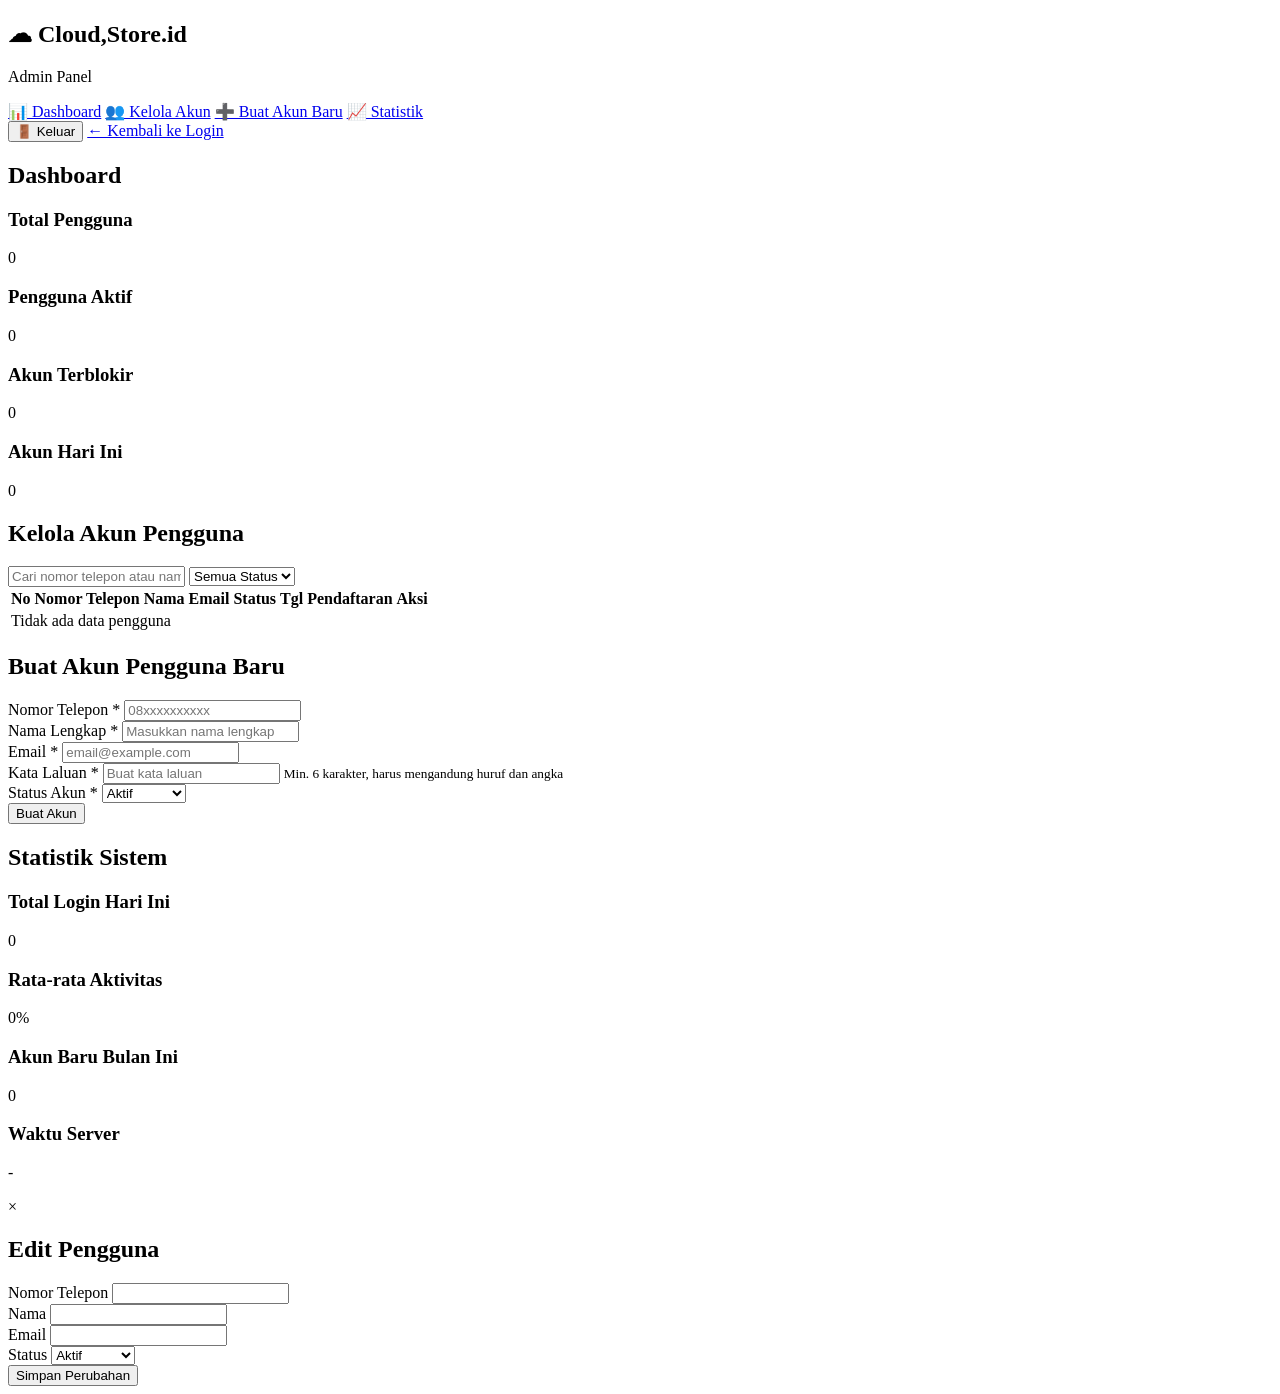
==== admin.html @ b2cdf12a "Complete Cloud,Store.id website with login and admin panel" ====
<!DOCTYPE html>
<html lang="id">
<head>
  <meta charset="UTF-8">
  <meta name="viewport" content="width=device-width, initial-scale=1.0">
  <title>Cloud,Store.id — Admin Panel</title>
  <link rel="stylesheet" href="admin-style.css">
</head>
<body>
  <div class="admin-container">
    <!-- Sidebar -->
    <aside class="sidebar">
      <div class="sidebar-header">
        <h1>☁ Cloud,Store.id</h1>
        <p>Admin Panel</p>
      </div>
      <nav class="sidebar-nav">
        <a href="#" class="nav-item active" data-tab="dashboard">📊 Dashboard</a>
        <a href="#" class="nav-item" data-tab="users">👥 Kelola Akun</a>
        <a href="#" class="nav-item" data-tab="create">➕ Buat Akun Baru</a>
        <a href="#" class="nav-item" data-tab="stats">📈 Statistik</a>
      </nav>
      <div class="sidebar-footer">
        <button id="logoutBtn" class="logout-btn">🚪 Keluar</button>
        <a href="index.html" class="back-link">← Kembali ke Login</a>
      </div>
    </aside>

    <!-- Main Content -->
    <main class="main-content">
      <!-- Dashboard Tab -->
      <section id="dashboard" class="tab-content active">
        <h2>Dashboard</h2>
        <div class="stats-grid">
          <div class="stat-card">
            <h3>Total Pengguna</h3>
            <p class="stat-number" id="totalUsers">0</p>
          </div>
          <div class="stat-card">
            <h3>Pengguna Aktif</h3>
            <p class="stat-number" id="activeUsers">0</p>
          </div>
          <div class="stat-card">
            <h3>Akun Terblokir</h3>
            <p class="stat-number" id="blockedUsers">0</p>
          </div>
          <div class="stat-card">
            <h3>Akun Hari Ini</h3>
            <p class="stat-number" id="todayUsers">0</p>
          </div>
        </div>
      </section>

      <!-- Kelola Akun Tab -->
      <section id="users" class="tab-content">
        <h2>Kelola Akun Pengguna</h2>
        <div class="search-bar">
          <input type="text" id="searchInput" placeholder="Cari nomor telepon atau nama...">
          <select id="filterStatus">
            <option value="">Semua Status</option>
            <option value="active">Aktif</option>
            <option value="inactive">Tidak Aktif</option>
            <option value="blocked">Terblokir</option>
          </select>
        </div>
        <div class="table-container">
          <table class="users-table">
            <thead>
              <tr>
                <th>No</th>
                <th>Nomor Telepon</th>
                <th>Nama</th>
                <th>Email</th>
                <th>Status</th>
                <th>Tgl Pendaftaran</th>
                <th>Aksi</th>
              </tr>
            </thead>
            <tbody id="usersTableBody">
              <tr>
                <td colspan="7" class="text-center">Tidak ada data pengguna</td>
              </tr>
            </tbody>
          </table>
        </div>
      </section>

      <!-- Buat Akun Baru Tab -->
      <section id="create" class="tab-content">
        <h2>Buat Akun Pengguna Baru</h2>
        <form id="createUserForm" class="create-form">
          <div class="form-group">
            <label for="newPhone">Nomor Telepon *</label>
            <input type="tel" id="newPhone" placeholder="08xxxxxxxxxx" inputmode="numeric" required>
          </div>

          <div class="form-group">
            <label for="newName">Nama Lengkap *</label>
            <input type="text" id="newName" placeholder="Masukkan nama lengkap" required>
          </div>

          <div class="form-group">
            <label for="newEmail">Email *</label>
            <input type="email" id="newEmail" placeholder="email@example.com" required>
          </div>

          <div class="form-group">
            <label for="newPassword">Kata Laluan *</label>
            <input type="password" id="newPassword" placeholder="Buat kata laluan" required>
            <small>Min. 6 karakter, harus mengandung huruf dan angka</small>
          </div>

          <div class="form-group">
            <label for="newStatus">Status Akun *</label>
            <select id="newStatus" required>
              <option value="active">Aktif</option>
              <option value="inactive">Tidak Aktif</option>
            </select>
          </div>

          <button type="submit" class="btn-primary">Buat Akun</button>
          <p id="createMessage" class="message"></p>
        </form>
      </section>

      <!-- Statistik Tab -->
      <section id="stats" class="tab-content">
        <h2>Statistik Sistem</h2>
        <div class="stats-detail">
          <div class="stat-detail-card">
            <h3>Total Login Hari Ini</h3>
            <p class="big-number" id="totalLogins">0</p>
          </div>
          <div class="stat-detail-card">
            <h3>Rata-rata Aktivitas</h3>
            <p class="big-number" id="avgActivity">0%</p>
          </div>
          <div class="stat-detail-card">
            <h3>Akun Baru Bulan Ini</h3>
            <p class="big-number" id="newThisMonth">0</p>
          </div>
          <div class="stat-detail-card">
            <h3>Waktu Server</h3>
            <p class="big-number" id="serverTime">-</p>
          </div>
        </div>
      </section>
    </main>
  </div>

  <!-- Modal Edit User -->
  <div id="editModal" class="modal">
    <div class="modal-content">
      <span class="close">&times;</span>
      <h2>Edit Pengguna</h2>
      <form id="editUserForm">
        <input type="hidden" id="editUserId">
        <div class="form-group">
          <label for="editPhone">Nomor Telepon</label>
          <input type="tel" id="editPhone" required>
        </div>
        <div class="form-group">
          <label for="editName">Nama</label>
          <input type="text" id="editName" required>
        </div>
        <div class="form-group">
          <label for="editEmail">Email</label>
          <input type="email" id="editEmail" required>
        </div>
        <div class="form-group">
          <label for="editStatus">Status</label>
          <select id="editStatus">
            <option value="active">Aktif</option>
            <option value="inactive">Tidak Aktif</option>
            <option value="blocked">Terblokir</option>
          </select>
        </div>
        <button type="submit" class="btn-primary">Simpan Perubahan</button>
      </form>
    </div>
  </div>

  <script src="admin-script.js"></script>
</body>
</html>
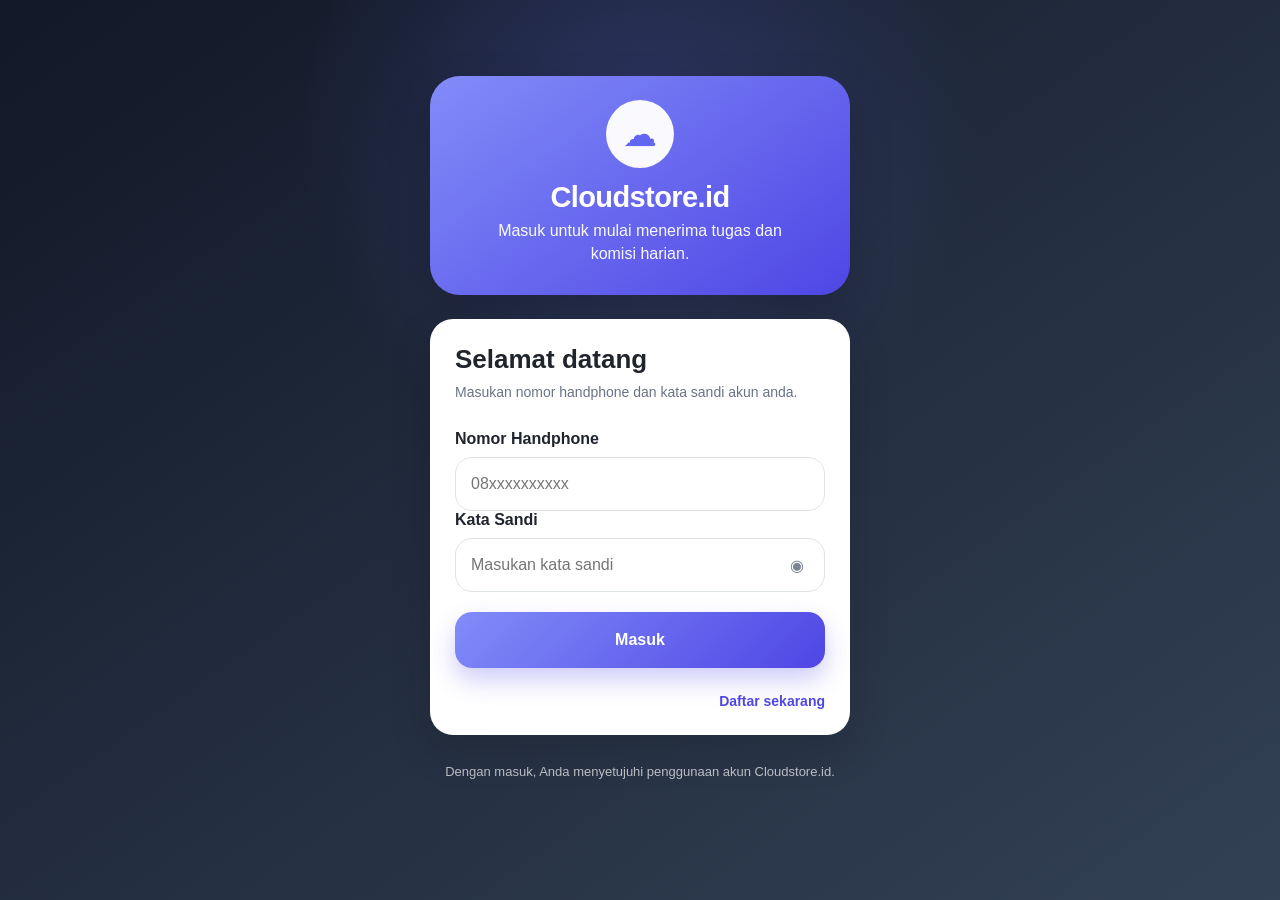
==== commit 87fb63d6: "Update admin panel text to Cloudstore.id and change terminology" ====
--- a/admin.html
+++ b/admin.html
@@ -3,7 +3,7 @@
 <head>
   <meta charset="UTF-8">
   <meta name="viewport" content="width=device-width, initial-scale=1.0">
-  <title>Cloud,Store.id — Admin Panel</title>
+  <title>Cloudstore.id — Admin Panel</title>
   <link rel="stylesheet" href="admin-style.css">
 </head>
 <body>
@@ -11,7 +11,7 @@
     <!-- Sidebar -->
     <aside class="sidebar">
       <div class="sidebar-header">
-        <h1>☁ Cloud,Store.id</h1>
+        <h1>☁ Cloudstore.id</h1>
         <p>Admin Panel</p>
       </div>
       <nav class="sidebar-nav">
@@ -55,7 +55,7 @@
       <section id="users" class="tab-content">
         <h2>Kelola Akun Pengguna</h2>
         <div class="search-bar">
-          <input type="text" id="searchInput" placeholder="Cari nomor telepon atau nama...">
+          <input type="text" id="searchInput" placeholder="Cari nomor handphone atau nama...">
           <select id="filterStatus">
             <option value="">Semua Status</option>
             <option value="active">Aktif</option>
@@ -68,7 +68,7 @@
             <thead>
               <tr>
                 <th>No</th>
-                <th>Nomor Telepon</th>
+                <th>Nomor Handphone</th>
                 <th>Nama</th>
                 <th>Email</th>
                 <th>Status</th>
@@ -90,7 +90,7 @@
         <h2>Buat Akun Pengguna Baru</h2>
         <form id="createUserForm" class="create-form">
           <div class="form-group">
-            <label for="newPhone">Nomor Telepon *</label>
+            <label for="newPhone">Nomor Handphone *</label>
             <input type="tel" id="newPhone" placeholder="08xxxxxxxxxx" inputmode="numeric" required>
           </div>
 
@@ -105,8 +105,8 @@
           </div>
 
           <div class="form-group">
-            <label for="newPassword">Kata Laluan *</label>
-            <input type="password" id="newPassword" placeholder="Buat kata laluan" required>
+            <label for="newPassword">Kata Sandi *</label>
+            <input type="password" id="newPassword" placeholder="Buat kata sandi" required>
             <small>Min. 6 karakter, harus mengandung huruf dan angka</small>
           </div>
 
@@ -156,7 +156,7 @@
       <form id="editUserForm">
         <input type="hidden" id="editUserId">
         <div class="form-group">
-          <label for="editPhone">Nomor Telepon</label>
+          <label for="editPhone">Nomor Handphone</label>
           <input type="tel" id="editPhone" required>
         </div>
         <div class="form-group">
--- a/admin-style.css
+++ b/admin-style.css
@@ -0,0 +1,498 @@
+* {
+  box-sizing: border-box;
+}
+
+:root {
+  --primary: #6366f1;
+  --primary-dark: #4f46e5;
+  --success: #10b981;
+  --danger: #ef4444;
+  --warning: #f59e0b;
+  --bg: #f3f4f6;
+  --card: #ffffff;
+  --text: #20242d;
+  --muted: #697386;
+  --border: #dfe3ea;
+}
+
+html, body {
+  margin: 0;
+  padding: 0;
+  font-family: Arial, Helvetica, sans-serif;
+  background: var(--bg);
+}
+
+.admin-container {
+  display: flex;
+  min-height: 100vh;
+}
+
+/* Sidebar */
+.sidebar {
+  width: 280px;
+  background: linear-gradient(135deg, #1f2937, #111827);
+  color: white;
+  padding: 30px 20px;
+  box-shadow: 2px 0 10px rgba(0,0,0,.1);
+  position: fixed;
+  height: 100vh;
+  overflow-y: auto;
+}
+
+.sidebar-header {
+  margin-bottom: 40px;
+  border-bottom: 1px solid rgba(255,255,255,.1);
+  padding-bottom: 20px;
+}
+
+.sidebar-header h1 {
+  margin: 0 0 5px;
+  font-size: 20px;
+  font-weight: 700;
+}
+
+.sidebar-header p {
+  margin: 0;
+  font-size: 12px;
+  opacity: .7;
+}
+
+.sidebar-nav {
+  display: flex;
+  flex-direction: column;
+  gap: 8px;
+  margin-bottom: 30px;
+}
+
+.nav-item {
+  padding: 14px 16px;
+  border-radius: 10px;
+  color: rgba(255,255,255,.7);
+  text-decoration: none;
+  font-size: 14px;
+  font-weight: 600;
+  transition: all .2s ease;
+  cursor: pointer;
+  display: block;
+}
+
+.nav-item:hover {
+  background: rgba(99,102,241,.2);
+  color: white;
+}
+
+.nav-item.active {
+  background: var(--primary);
+  color: white;
+}
+
+.sidebar-footer {
+  border-top: 1px solid rgba(255,255,255,.1);
+  padding-top: 20px;
+  display: flex;
+  flex-direction: column;
+  gap: 10px;
+}
+
+.logout-btn {
+  width: 100%;
+  padding: 12px;
+  border: 0;
+  border-radius: 10px;
+  background: var(--danger);
+  color: white;
+  font-weight: 600;
+  font-size: 14px;
+  cursor: pointer;
+  transition: .2s ease;
+}
+
+.logout-btn:hover {
+  background: #dc2626;
+}
+
+.back-link {
+  text-align: center;
+  color: rgba(255,255,255,.7);
+  font-size: 13px;
+  text-decoration: none;
+  transition: .2s ease;
+}
+
+.back-link:hover {
+  color: white;
+}
+
+/* Main Content */
+.main-content {
+  flex: 1;
+  margin-left: 280px;
+  padding: 40px;
+}
+
+.tab-content {
+  display: none;
+  animation: fadeIn .3s ease;
+}
+
+.tab-content.active {
+  display: block;
+}
+
+@keyframes fadeIn {
+  from { opacity: 0; }
+  to { opacity: 1; }
+}
+
+.tab-content h2 {
+  margin: 0 0 30px;
+  font-size: 28px;
+  color: var(--text);
+}
+
+/* Stats Grid */
+.stats-grid {
+  display: grid;
+  grid-template-columns: repeat(auto-fit, minmax(200px, 1fr));
+  gap: 20px;
+  margin-bottom: 30px;
+}
+
+.stat-card {
+  background: var(--card);
+  padding: 25px;
+  border-radius: 15px;
+  box-shadow: 0 2px 8px rgba(0,0,0,.08);
+  border-left: 4px solid var(--primary);
+}
+
+.stat-card h3 {
+  margin: 0 0 15px;
+  font-size: 14px;
+  color: var(--muted);
+  font-weight: 600;
+  text-transform: uppercase;
+  letter-spacing: .5px;
+}
+
+.stat-number {
+  margin: 0;
+  font-size: 32px;
+  font-weight: 700;
+  color: var(--primary);
+}
+
+/* Search Bar */
+.search-bar {
+  display: flex;
+  gap: 15px;
+  margin-bottom: 25px;
+  flex-wrap: wrap;
+}
+
+.search-bar input,
+.search-bar select {
+  padding: 12px 16px;
+  border: 1px solid var(--border);
+  border-radius: 10px;
+  font-size: 14px;
+  background: var(--card);
+}
+
+.search-bar input {
+  flex: 1;
+  min-width: 250px;
+}
+
+.search-bar select {
+  min-width: 150px;
+}
+
+/* Table */
+.table-container {
+  background: var(--card);
+  border-radius: 15px;
+  box-shadow: 0 2px 8px rgba(0,0,0,.08);
+  overflow: auto;
+}
+
+.users-table {
+  width: 100%;
+  border-collapse: collapse;
+  font-size: 14px;
+}
+
+.users-table thead {
+  background: #f9fafb;
+  border-bottom: 2px solid var(--border);
+}
+
+.users-table th {
+  padding: 16px;
+  text-align: left;
+  font-weight: 600;
+  color: var(--text);
+}
+
+.users-table td {
+  padding: 16px;
+  border-bottom: 1px solid var(--border);
+  color: var(--text);
+}
+
+.users-table tbody tr:hover {
+  background: #f9fafb;
+}
+
+.status-badge {
+  display: inline-block;
+  padding: 4px 12px;
+  border-radius: 20px;
+  font-size: 12px;
+  font-weight: 600;
+}
+
+.status-active {
+  background: #d1fae5;
+  color: #047857;
+}
+
+.status-inactive {
+  background: #fef3c7;
+  color: #92400e;
+}
+
+.status-blocked {
+  background: #fee2e2;
+  color: #991b1b;
+}
+
+.action-buttons {
+  display: flex;
+  gap: 8px;
+}
+
+.btn-small {
+  padding: 6px 12px;
+  border: 0;
+  border-radius: 6px;
+  font-size: 12px;
+  font-weight: 600;
+  cursor: pointer;
+  transition: .2s ease;
+}
+
+.btn-edit {
+  background: var(--primary);
+  color: white;
+}
+
+.btn-edit:hover {
+  background: var(--primary-dark);
+}
+
+.btn-delete {
+  background: var(--danger);
+  color: white;
+}
+
+.btn-delete:hover {
+  background: #dc2626;
+}
+
+.text-center {
+  text-align: center;
+  color: var(--muted);
+}
+
+/* Form */
+.create-form {
+  background: var(--card);
+  padding: 30px;
+  border-radius: 15px;
+  box-shadow: 0 2px 8px rgba(0,0,0,.08);
+  max-width: 500px;
+}
+
+.form-group {
+  margin-bottom: 20px;
+}
+
+.form-group label {
+  display: block;
+  margin-bottom: 8px;
+  font-weight: 600;
+  font-size: 14px;
+  color: var(--text);
+}
+
+.form-group input,
+.form-group select {
+  width: 100%;
+  padding: 12px 16px;
+  border: 1px solid var(--border);
+  border-radius: 10px;
+  font-size: 14px;
+  transition: .2s ease;
+}
+
+.form-group input:focus,
+.form-group select:focus {
+  outline: none;
+  border-color: var(--primary);
+  box-shadow: 0 0 0 4px rgba(99,102,241,.1);
+}
+
+.form-group small {
+  display: block;
+  margin-top: 4px;
+  color: var(--muted);
+  font-size: 12px;
+}
+
+.btn-primary {
+  width: 100%;
+  padding: 12px;
+  border: 0;
+  border-radius: 10px;
+  background: linear-gradient(135deg, #818cf8, #4f46e5);
+  color: white;
+  font-weight: 700;
+  font-size: 14px;
+  cursor: pointer;
+  transition: .2s ease;
+}
+
+.btn-primary:hover {
+  transform: translateY(-2px);
+  box-shadow: 0 8px 16px rgba(79,70,229,.3);
+}
+
+.message {
+  margin-top: 12px;
+  padding: 12px;
+  border-radius: 8px;
+  font-size: 13px;
+  text-align: center;
+  min-height: 20px;
+}
+
+.message.success {
+  background: #d1fae5;
+  color: #047857;
+}
+
+.message.error {
+  background: #fee2e2;
+  color: #991b1b;
+}
+
+/* Stats Detail */
+.stats-detail {
+  display: grid;
+  grid-template-columns: repeat(auto-fit, minmax(250px, 1fr));
+  gap: 20px;
+}
+
+.stat-detail-card {
+  background: var(--card);
+  padding: 30px;
+  border-radius: 15px;
+  box-shadow: 0 2px 8px rgba(0,0,0,.08);
+  text-align: center;
+}
+
+.stat-detail-card h3 {
+  margin: 0 0 15px;
+  font-size: 14px;
+  color: var(--muted);
+  font-weight: 600;
+}
+
+.big-number {
+  margin: 0;
+  font-size: 40px;
+  font-weight: 700;
+  color: var(--primary);
+}
+
+/* Modal */
+.modal {
+  display: none;
+  position: fixed;
+  top: 0;
+  left: 0;
+  width: 100%;
+  height: 100%;
+  background: rgba(0,0,0,.5);
+  z-index: 1000;
+  align-items: center;
+  justify-content: center;
+}
+
+.modal.active {
+  display: flex;
+}
+
+.modal-content {
+  background: var(--card);
+  padding: 40px;
+  border-radius: 15px;
+  width: 90%;
+  max-width: 500px;
+  position: relative;
+  box-shadow: 0 20px 60px rgba(0,0,0,.3);
+}
+
+.close {
+  position: absolute;
+  right: 20px;
+  top: 20px;
+  font-size: 24px;
+  cursor: pointer;
+  color: var(--muted);
+  transition: .2s ease;
+}
+
+.close:hover {
+  color: var(--text);
+}
+
+.modal-content h2 {
+  margin-top: 0;
+}
+
+/* Responsive */
+@media (max-width: 768px) {
+  .admin-container {
+    flex-direction: column;
+  }
+
+  .sidebar {
+    width: 100%;
+    height: auto;
+    position: relative;
+    margin-bottom: 20px;
+  }
+
+  .main-content {
+    margin-left: 0;
+    padding: 20px;
+  }
+
+  .stats-grid {
+    grid-template-columns: 1fr 1fr;
+  }
+
+  .search-bar {
+    flex-direction: column;
+  }
+
+  .search-bar input {
+    min-width: auto;
+  }
+
+  .create-form {
+    max-width: 100%;
+  }
+}
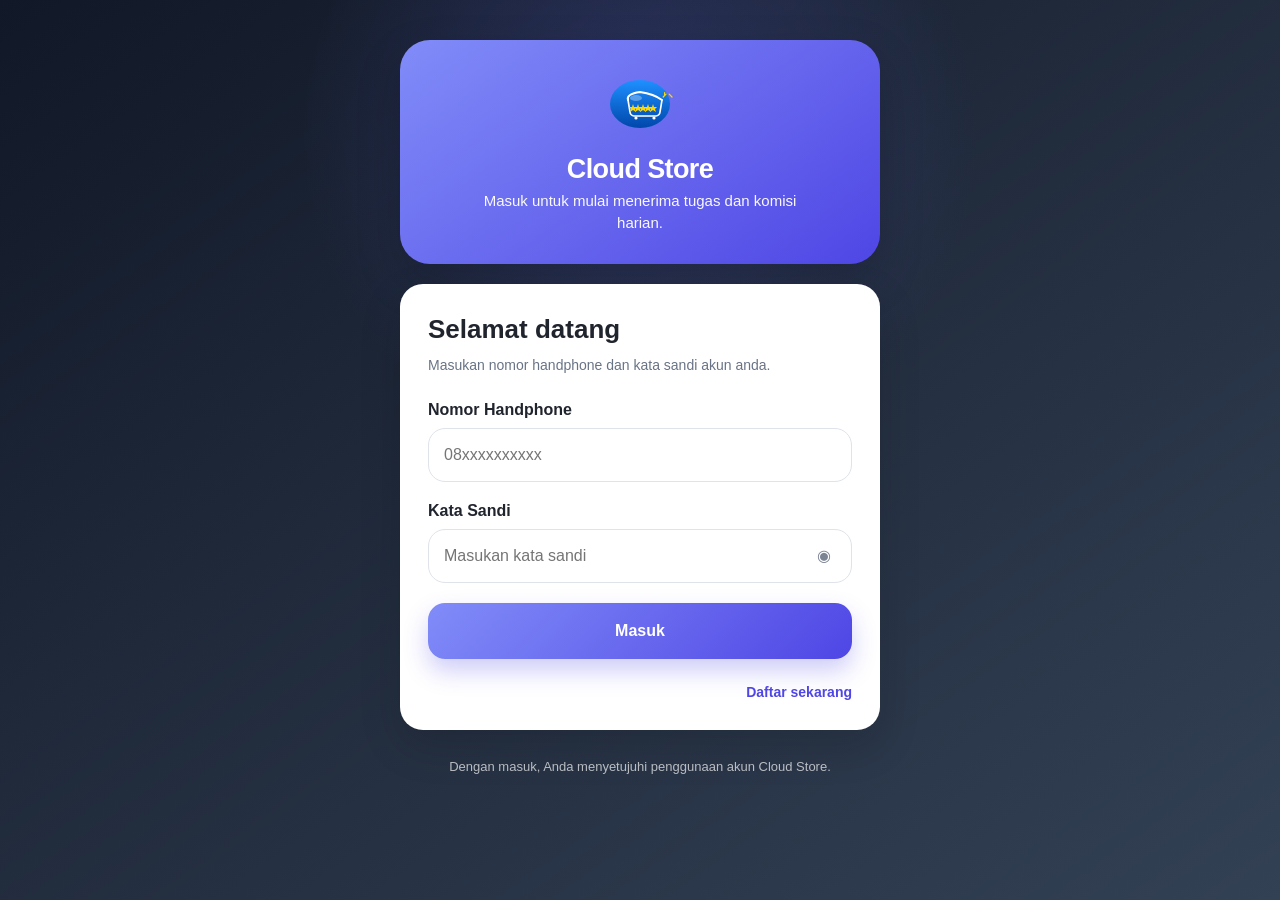
==== commit a809c751: "Create Cloud Store logo SVG and integrate into all pages" ====
--- a/admin.html
+++ b/admin.html
@@ -3,7 +3,7 @@
 <head>
   <meta charset="UTF-8">
   <meta name="viewport" content="width=device-width, initial-scale=1.0">
-  <title>Cloudstore.id — Admin Panel</title>
+  <title>Cloud Store — Admin Panel</title>
   <link rel="stylesheet" href="admin-style.css">
 </head>
 <body>
@@ -11,7 +11,31 @@
     <!-- Sidebar -->
     <aside class="sidebar">
       <div class="sidebar-header">
-        <h1>☁ Cloudstore.id</h1>
+        <div class="admin-logo-container">
+          <svg class="admin-logo" viewBox="0 0 400 400" xmlns="http://www.w3.org/2000/svg">
+            <defs>
+              <linearGradient id="cloudGradient3" x1="0%" y1="0%" x2="0%" y2="100%">
+                <stop offset="0%" style="stop-color:#1E90FF;stop-opacity:1" />
+                <stop offset="100%" style="stop-color:#0047AB;stop-opacity:1" />
+              </linearGradient>
+            </defs>
+            <ellipse cx="200" cy="200" rx="150" ry="120" fill="url(#cloudGradient3)" />
+            <g transform="translate(200, 200)">
+              <path d="M -60 -20 L -50 40 C -50 50 -40 60 -30 60 L 80 60 C 90 60 100 50 100 40 L 110 -20" stroke="white" stroke-width="8" fill="none" stroke-linecap="round" stroke-linejoin="round"/>
+              <path d="M -60 -20 Q -70 -50 0 -60 Q 70 -50 110 -20" stroke="white" stroke-width="10" fill="none" stroke-linecap="round"/>
+              <circle cx="-20" cy="70" r="8" fill="white"/>
+              <circle cx="70" cy="70" r="8" fill="white"/>
+              <g fill="#FFD700">
+                <path d="M -35 0 L -30 15 L -15 15 L -25 25 L -20 40 L -35 30 L -50 40 L -45 25 L -55 15 L -40 15 Z" />
+                <path d="M -10 0 L -5 15 L 10 15 L 0 25 L 5 40 L -10 30 L -25 40 L -20 25 L -30 15 L -15 15 Z" />
+                <path d="M 15 0 L 20 15 L 35 15 L 25 25 L 30 40 L 15 30 L 0 40 L 5 25 L -5 15 L 10 15 Z" />
+                <path d="M 40 0 L 45 15 L 60 15 L 50 25 L 55 40 L 40 30 L 25 40 L 30 25 L 20 15 L 35 15 Z" />
+                <path d="M 65 0 L 70 15 L 85 15 L 75 25 L 80 40 L 65 30 L 50 40 L 55 25 L 45 15 L 60 15 Z" />
+              </g>
+            </g>
+          </svg>
+        </div>
+        <h1>Cloud Store</h1>
         <p>Admin Panel</p>
       </div>
       <nav class="sidebar-nav">
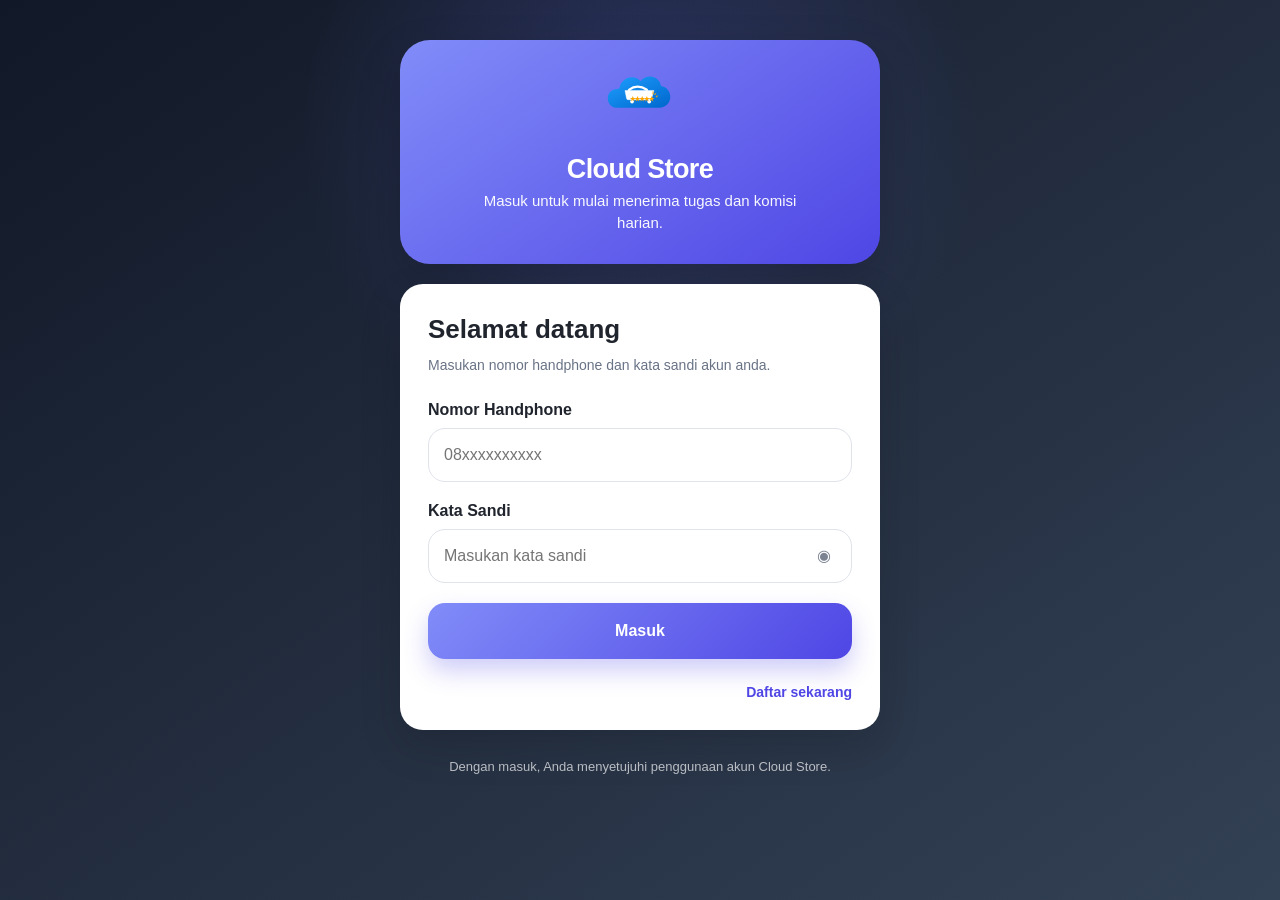
==== commit 213cb8bf: "Update logo Cloud Store dengan desain cart + cloud baru dan tambahkan favicon di semua halaman" ====
--- a/admin.html
+++ b/admin.html
@@ -4,6 +4,7 @@
   <meta charset="UTF-8">
   <meta name="viewport" content="width=device-width, initial-scale=1.0">
   <title>Cloud Store — Admin Panel</title>
+  <link rel="icon" href="logo.svg" type="image/svg+xml">
   <link rel="stylesheet" href="admin-style.css">
 </head>
 <body>
@@ -12,28 +13,7 @@
     <aside class="sidebar">
       <div class="sidebar-header">
         <div class="admin-logo-container">
-          <svg class="admin-logo" viewBox="0 0 400 400" xmlns="http://www.w3.org/2000/svg">
-            <defs>
-              <linearGradient id="cloudGradient3" x1="0%" y1="0%" x2="0%" y2="100%">
-                <stop offset="0%" style="stop-color:#1E90FF;stop-opacity:1" />
-                <stop offset="100%" style="stop-color:#0047AB;stop-opacity:1" />
-              </linearGradient>
-            </defs>
-            <ellipse cx="200" cy="200" rx="150" ry="120" fill="url(#cloudGradient3)" />
-            <g transform="translate(200, 200)">
-              <path d="M -60 -20 L -50 40 C -50 50 -40 60 -30 60 L 80 60 C 90 60 100 50 100 40 L 110 -20" stroke="white" stroke-width="8" fill="none" stroke-linecap="round" stroke-linejoin="round"/>
-              <path d="M -60 -20 Q -70 -50 0 -60 Q 70 -50 110 -20" stroke="white" stroke-width="10" fill="none" stroke-linecap="round"/>
-              <circle cx="-20" cy="70" r="8" fill="white"/>
-              <circle cx="70" cy="70" r="8" fill="white"/>
-              <g fill="#FFD700">
-                <path d="M -35 0 L -30 15 L -15 15 L -25 25 L -20 40 L -35 30 L -50 40 L -45 25 L -55 15 L -40 15 Z" />
-                <path d="M -10 0 L -5 15 L 10 15 L 0 25 L 5 40 L -10 30 L -25 40 L -20 25 L -30 15 L -15 15 Z" />
-                <path d="M 15 0 L 20 15 L 35 15 L 25 25 L 30 40 L 15 30 L 0 40 L 5 25 L -5 15 L 10 15 Z" />
-                <path d="M 40 0 L 45 15 L 60 15 L 50 25 L 55 40 L 40 30 L 25 40 L 30 25 L 20 15 L 35 15 Z" />
-                <path d="M 65 0 L 70 15 L 85 15 L 75 25 L 80 40 L 65 30 L 50 40 L 55 25 L 45 15 L 60 15 Z" />
-              </g>
-            </g>
-          </svg>
+          <img class="admin-logo" src="logo.svg" alt="Cloud Store logo">
         </div>
         <h1>Cloud Store</h1>
         <p>Admin Panel</p>
@@ -206,4 +186,4 @@
 
   <script src="admin-script.js"></script>
 </body>
-</html>+</html>
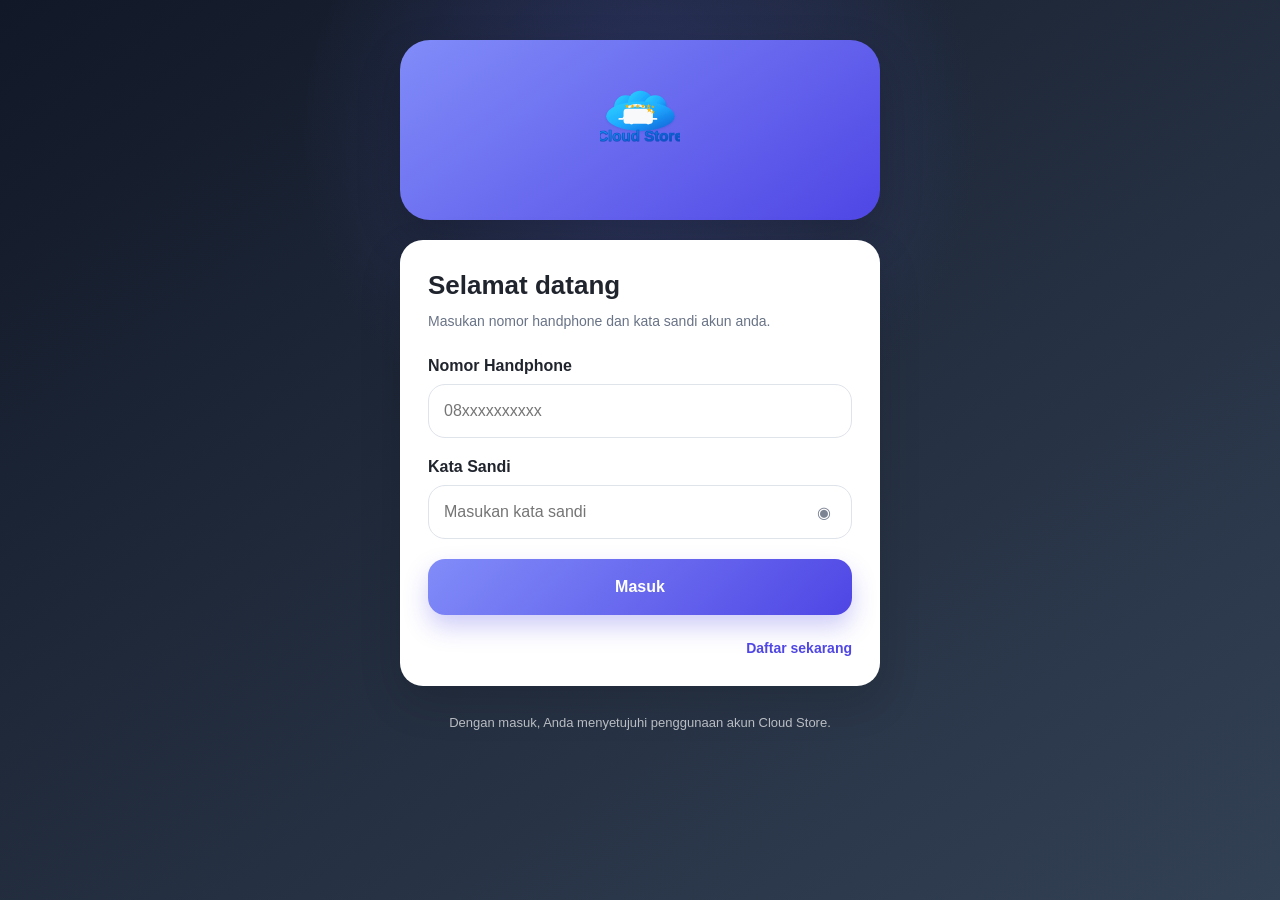
==== commit 0f769767: "Perbarui logo Cloud Store agar sesuai referensi: cloud + cart + bintang kuning, tanpa background put" ====
--- a/admin.html
+++ b/admin.html
@@ -9,14 +9,11 @@
 </head>
 <body>
   <div class="admin-container">
-    <!-- Sidebar -->
     <aside class="sidebar">
       <div class="sidebar-header">
         <div class="admin-logo-container">
           <img class="admin-logo" src="logo.svg" alt="Cloud Store logo">
         </div>
-        <h1>Cloud Store</h1>
-        <p>Admin Panel</p>
       </div>
       <nav class="sidebar-nav">
         <a href="#" class="nav-item active" data-tab="dashboard">📊 Dashboard</a>
@@ -30,9 +27,7 @@
       </div>
     </aside>
 
-    <!-- Main Content -->
     <main class="main-content">
-      <!-- Dashboard Tab -->
       <section id="dashboard" class="tab-content active">
         <h2>Dashboard</h2>
         <div class="stats-grid">
@@ -55,7 +50,6 @@
         </div>
       </section>
 
-      <!-- Kelola Akun Tab -->
       <section id="users" class="tab-content">
         <h2>Kelola Akun Pengguna</h2>
         <div class="search-bar">
@@ -89,7 +83,6 @@
         </div>
       </section>
 
-      <!-- Buat Akun Baru Tab -->
       <section id="create" class="tab-content">
         <h2>Buat Akun Pengguna Baru</h2>
         <form id="createUserForm" class="create-form">
@@ -127,7 +120,6 @@
         </form>
       </section>
 
-      <!-- Statistik Tab -->
       <section id="stats" class="tab-content">
         <h2>Statistik Sistem</h2>
         <div class="stats-detail">
@@ -152,7 +144,6 @@
     </main>
   </div>
 
-  <!-- Modal Edit User -->
   <div id="editModal" class="modal">
     <div class="modal-content">
       <span class="close">&times;</span>
